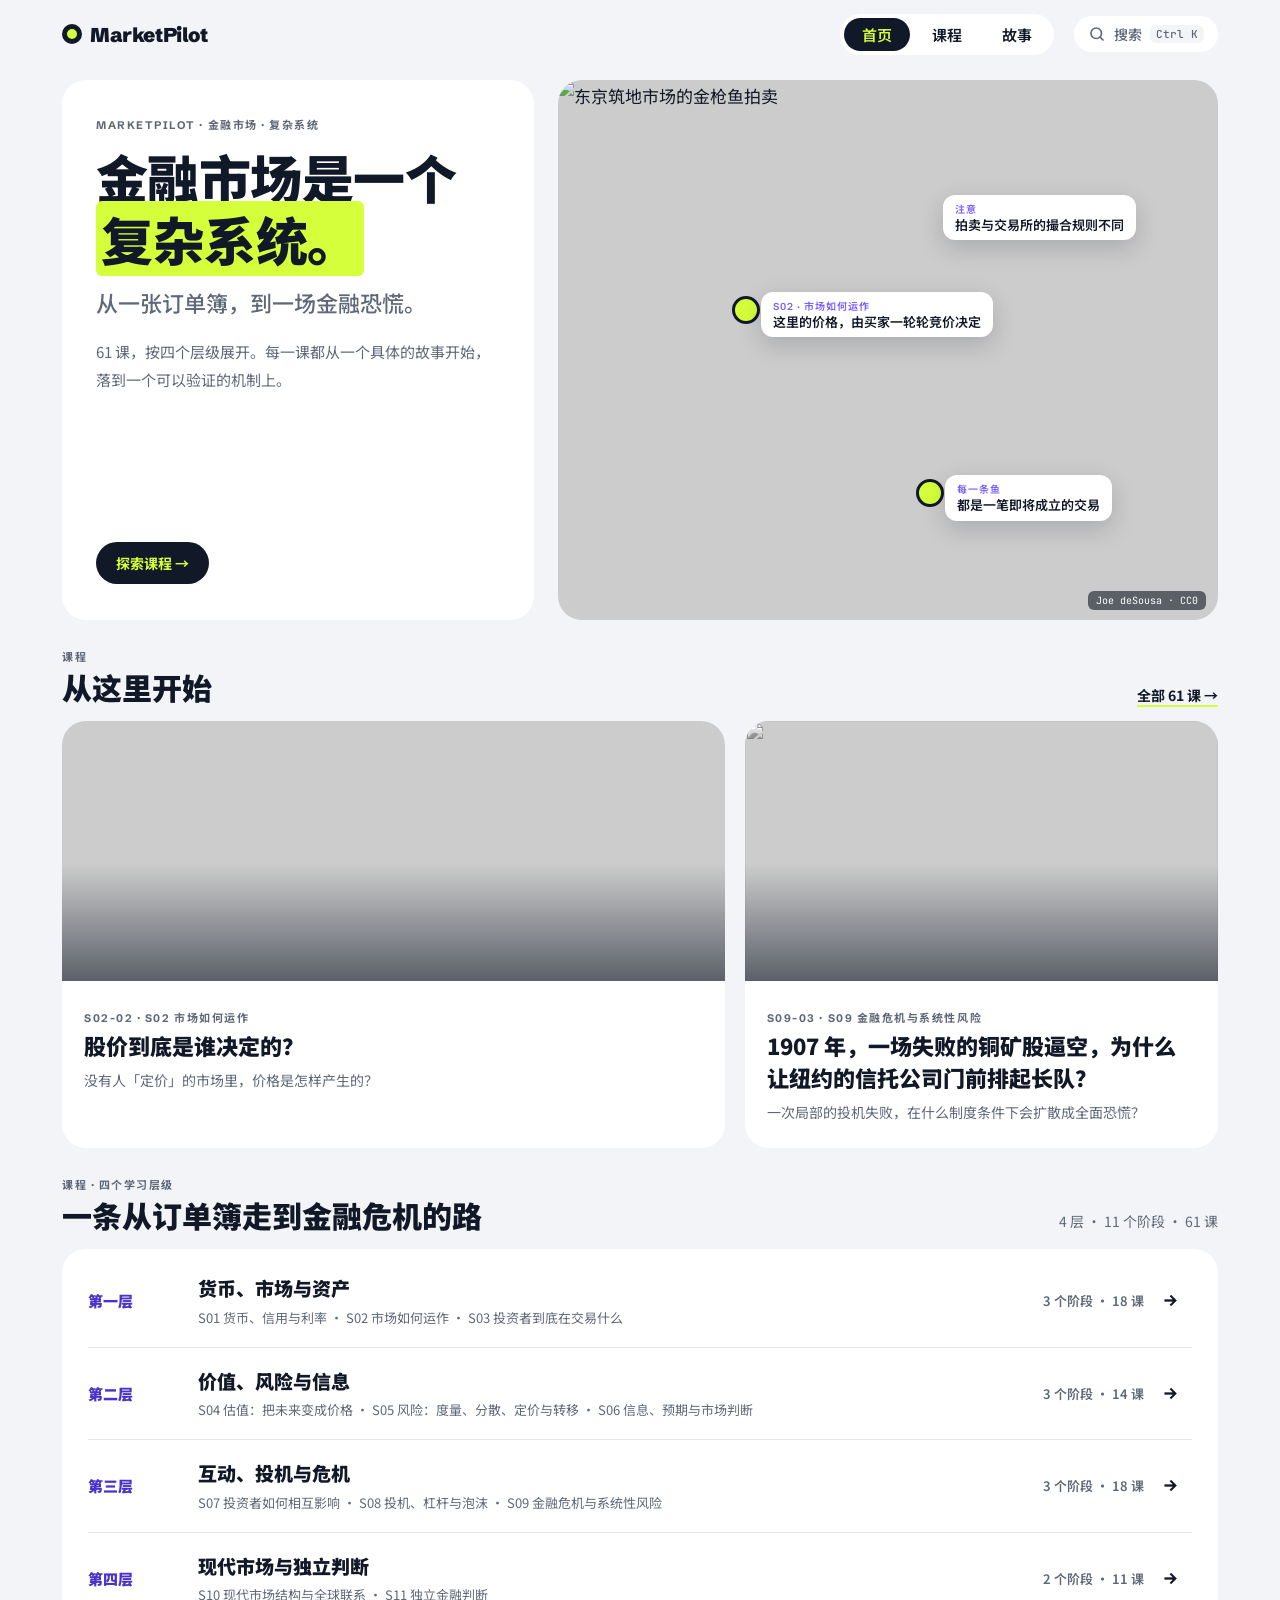
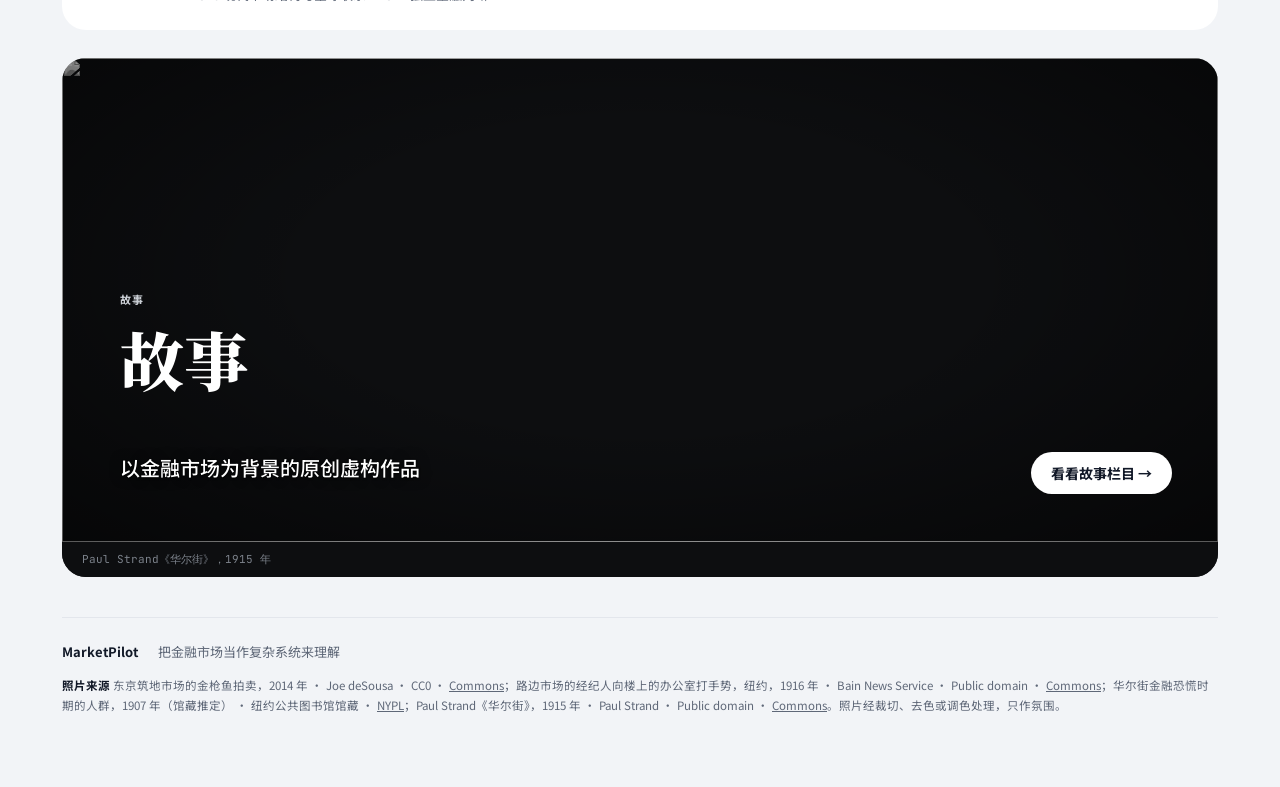
==== site/index.html @ c65fd3a8 "MarketPilot：站点、两课（S02-02、S09-03）、课程体系与文档 - site/：静态网站（首页、目录、搜索、故事、404、两课），测试与发布脚本 - lessons/：两课的课文原稿" ====
<!doctype html>
<html lang="zh-CN">
<head>
<meta charset="utf-8">
<meta name="viewport" content="width=device-width, initial-scale=1">
<title>MarketPilot</title>
<meta name="description" content="MarketPilot：把金融市场当作复杂系统来理解。从一张订单簿，到一场金融恐慌。">
<meta name="robots" content="noindex">
<link rel="preconnect" href="https://fonts.googleapis.com">
<link rel="preconnect" href="https://fonts.gstatic.com" crossorigin>
<link href="https://fonts.googleapis.com/css2?family=Schibsted+Grotesk:wght@400;600;700;900&family=Noto+Sans+SC:wght@400;500;700;900&family=Noto+Serif+SC:wght@600;900&family=JetBrains+Mono:wght@400;500&display=swap" rel="stylesheet">
<link rel="icon" href="data:image/svg+xml,%3Csvg xmlns=%22http://www.w3.org/2000/svg%22 viewBox=%220 0 32 32%22%3E%3Ccircle cx=%2216%22 cy=%2216%22 r=%2212%22 fill=%22%23D4FF3A%22 stroke=%22%23111827%22 stroke-width=%227%22/%3E%3C/svg%3E">
<link rel="stylesheet" href="assets/site.css">
<link rel="stylesheet" href="assets/shell.css">
</head>
<body>
<a class="skip" href="#main">跳到正文</a>

<header class="top"><div class="w">
  <a class="logo" href="#home"><i></i>MarketPilot</a>
  <nav class="mainnav" aria-label="主导航">
    <a href="#home" data-sec="home">首页</a><a href="#courses" data-sec="courses">课程</a><a href="#stories" data-sec="stories">故事</a>
  </nav>
  <button class="sbtn" id="s-open" type="button" aria-haspopup="dialog" aria-controls="search" aria-keyshortcuts="Control+K Meta+K">
    <svg viewBox="0 0 24 24" fill="none" stroke="currentColor" stroke-width="2.2" stroke-linecap="round" aria-hidden="true"><circle cx="11" cy="11" r="7"/><path d="m20 20-3.6-3.6"/></svg>
    <span class="t">搜索</span><kbd id="kbd">Ctrl K</kbd><span class="sr">打开搜索</span>
  </button>
</div></header>

<div id="main" tabindex="-1">
<!-- ============ 首页 ============ -->
<main data-screen="home" class="w">
  <section class="hero" aria-label="开场">
    <div class="card l"><div class="lab">MarketPilot · 金融市场 · 复杂系统</div>
      <h1>金融市场是一个<br><em>复杂系统。</em></h1>
      <p class="sub">从一张订单簿，到一场金融恐慌。</p>
      <p class="intro" id="h-intro"></p>
      <div class="go"><a class="btn pri" href="#courses">探索课程 →</a></div></div>
    <div class="shot"><img alt="东京筑地市场的金枪鱼拍卖" id="h-p1">
      <div class="hot" style="left:28%;top:42%"><span><small>S02 · 市场如何运作</small>这里的价格，由买家一轮轮竞价决定</span></div>
      <div class="hot l" style="left:80%;top:24%"><span><small>注意</small>拍卖与交易所的撮合规则不同</span></div>
      <div class="hot" style="left:56%;top:76%"><span><small>每一条鱼</small>都是一笔即将成立的交易</span></div>
      <span class="credit">Joe deSousa · CC0</span></div>
  </section>

  <section class="sec" aria-labelledby="now-h">
    <div class="sec-h"><div><div class="lab">课程</div><h2 id="now-h">从这里开始</h2></div><a class="more" href="#courses" id="h-all">全部课程 →</a></div>
    <div class="now" id="h-now"></div>
  </section>

  <section class="sec" aria-labelledby="layers-h">
    <div class="sec-h"><div><div class="lab">课程 · 四个学习层级</div><h2 id="layers-h">一条从订单簿走到金融危机的路</h2></div><p id="h-lsum"></p></div>
    <div class="layers" id="h-layers"></div>
  </section>

  <section class="sec teaser" aria-labelledby="st-h">
    <div class="scope"><div class="frame"><img alt="" id="h-p2">
      <div class="slate"><span class="lab">故事</span><b id="st-h">故事</b></div>
      <p class="subt">以金融市场为背景的原创虚构作品</p>
      <div class="cta"><a class="btn" href="#stories">看看故事栏目 →</a></div></div>
      <div class="bar"><span id="h-p2cap"></span></div></div>
  </section>
  <footer class="site"><div class="row"><b style="color:var(--ink)">MarketPilot</b><span>把金融市场当作复杂系统来理解</span></div><div id="h-cr"></div></footer>
</main>

<!-- ============ 课程目录 ============ -->
<main data-screen="courses" class="w" hidden>
  <div class="crumb"><a href="#home">首页</a><span>/</span>课程</div>
  <section class="chead">
    <div class="card l"><div class="lab">课程</div><h1>61 课，按四个层级展开</h1>
      <div class="nums"><div><b>4</b>学习层级</div><div><b>11</b>阶段</div><div><b>61</b>课</div></div>
</div>
    <div class="shot"><img alt="从欧文信托大楼楼顶俯瞰华尔街，1938 年" id="c-p1"><div class="hot" style="left:40%;top:60%"><span><small>华尔街 · 1938</small>61 课，从这条街讲起</span></div><span class="credit">Berenice Abbott · Public domain</span></div>
  </section>
  <nav class="jump" aria-label="跳到层级" id="c-jump"></nav>
  <div id="c-list"></div>
  <p class="cl-foot">形式：叙＝叙事 · 机＝机制 · 数＝计算 · 互＝互动 · 思＝思辨</p>
  <footer class="site"><div class="row"><b style="color:var(--ink)">MarketPilot</b><span>把金融市场当作复杂系统来理解</span></div><div id="c-cr"></div></footer>
</main>

<!-- ============ 故事 ============ -->
<main data-screen="stories" class="w" hidden>
  <section class="scope shero" aria-labelledby="sw-h"><div class="frame"><img alt="" id="s-p1">
    <div class="slate"><span class="lab">MarketPilot · 故事</span><h1 id="sw-h">故事</h1><p class="def">以金融市场为背景的原创虚构作品</p></div></div>
    <div class="bar"><span id="s-p1cap"></span></div></section>
  <footer class="site"><div class="row"><b style="color:var(--ink)">MarketPilot</b><span>把金融市场当作复杂系统来理解</span></div><div id="s-cr"></div></footer>
</main>
</div>

<!-- ============ 全站搜索 ============ -->
<dialog class="search" id="search" aria-labelledby="s-title">
  <h2 class="sr" id="s-title">搜索 MarketPilot</h2>
  <div class="s-in">
    <svg viewBox="0 0 24 24" fill="none" stroke="currentColor" stroke-width="2.2" stroke-linecap="round" aria-hidden="true"><circle cx="11" cy="11" r="7"/><path d="m20 20-3.6-3.6"/></svg>
    <input id="s-q" type="search" placeholder="搜索课程，例如：订单簿、1907" autocomplete="off" role="combobox" aria-expanded="true" aria-controls="s-list" aria-autocomplete="list" aria-describedby="s-hint">
    <button class="s-close" id="s-close" type="button" aria-label="关闭搜索">Esc</button>
  </div>
  <div class="s-body"><div id="s-state"></div><ul class="s-res" id="s-list" role="listbox" aria-label="搜索结果"></ul></div>
  <div class="s-foot" id="s-hint"><span><kbd>↑</kbd><kbd>↓</kbd>选择</span><span><kbd>Enter</kbd>打开</span><span><kbd>Esc</kbd>关闭</span></div>
  <p class="sr" aria-live="polite" id="s-live"></p>
</dialog>

<button class="totop" id="totop" type="button" aria-label="回到顶部" title="回到顶部（长按可拖动，双击复位）">
  <svg class="ring" viewBox="0 0 62 62" aria-hidden="true"><circle cx="31" cy="31" r="28"/></svg>
  <svg class="ico-up" viewBox="0 0 24 24" fill="none" stroke="currentColor" stroke-width="2.4" stroke-linecap="round" stroke-linejoin="round" aria-hidden="true"><path d="M12 19V5M5 12l7-7 7 7"/></svg>
  <svg class="ico-move" viewBox="0 0 24 24" fill="none" stroke="currentColor" stroke-width="2.2" stroke-linecap="round" stroke-linejoin="round" aria-hidden="true"><path d="M12 3v18M3 12h18M12 3l-3 3M12 3l3 3M12 21l-3-3M12 21l3-3M3 12l3-3M3 12l3 3M21 12l-3-3M21 12l-3 3"/></svg>
</button>
<div class="totop-tip" id="totop-tip" role="status" aria-live="polite"></div>

<script src="assets/catalog.js"></script>
<script src="assets/photos.js"></script>
<script src="assets/search-index.js"></script>
<script src="assets/shell.js"></script>
<script src="assets/search.js"></script>
<script src="assets/totop.js"></script>
</body>
</html>
---- site/assets/site.css ----
/* MarketPilot 站点基础样式 · J 日常镜头（主）＋ Q 影像（辅）
   取自 PO 认可的第 3 轮统一样稿（design-exploration/index.html）：令牌、页头、课文阅读布局、照片热点、页脚、回到顶部。
   约定：紫色 = 卖单；墨黑 = 买单；荧光绿只标"此刻／最优"；虚线胶囊 = 最新成交价（记录）。不用红涨绿跌。 */
:root{
  --bg:#F2F4F7; --card:#FFFFFF; --ink:#111827; --ink2:#5F6878; --ink3:#9AA1AD; --line:#E3E6EC;
  --lime:#D4FF3A; --vio:#7A5CFF; --vio2:#4B33C9; --pale:#ECE8FF; --ask:#7A5CFF; --bid:#111827;
  --dark:#0D0E10; --dark2:#17191C; --dark3:#2A2D32;
  --sans:"Schibsted Grotesk","Noto Sans SC",sans-serif; --zh:"Noto Sans SC","Microsoft YaHei",sans-serif;
  --serif:"Noto Serif SC","Songti SC",serif; --mono:"JetBrains Mono",Consolas,monospace;
}
*{box-sizing:border-box}
html{scroll-behavior:smooth;scroll-padding-top:84px}
body{margin:0;background:var(--bg);color:var(--ink);font:400 17px/1.85 var(--zh);-webkit-font-smoothing:antialiased;overflow-x:hidden}
a{color:var(--vio2)}
button,input,select{font:inherit;color:inherit}
button{cursor:pointer}
:focus-visible{outline:3px solid var(--vio);outline-offset:2px}
.w{max-width:1220px;margin:0 auto;padding:0 32px}
.lab{font:700 11px var(--sans);letter-spacing:.14em;text-transform:uppercase;color:var(--ink2)}
.card{background:var(--card);border-radius:24px}
.sr{position:absolute!important;width:1px;height:1px;overflow:hidden;clip:rect(0 0 0 0);white-space:nowrap}
.skip{position:absolute;left:12px;top:-60px;z-index:100;background:var(--ink);color:var(--lime);padding:8px 14px;border-radius:999px;font:700 14px var(--zh)}
.skip:focus{top:12px}

/* ---------- 页头 ---------- */
header.top{position:sticky;top:0;z-index:50;background:rgba(242,244,247,.92);backdrop-filter:blur(10px);-webkit-backdrop-filter:blur(10px)}
header.top .w{display:flex;align-items:center;gap:20px;height:68px}
.logo{font:900 20px var(--sans);letter-spacing:-.02em;display:flex;align-items:center;gap:8px;color:var(--ink);text-decoration:none}
.logo i{width:20px;height:20px;border-radius:50%;border:5px solid var(--ink);background:var(--lime)}
.mainnav{display:flex;gap:4px;background:var(--card);border-radius:999px;padding:4px;margin-left:auto}
.mainnav a{font:600 15px var(--zh);color:var(--ink);text-decoration:none;padding:6px 18px;border-radius:999px;white-space:nowrap}
.mainnav a:hover{background:var(--bg)}
.mainnav a[aria-current]{background:var(--ink);color:var(--lime)}
.sbtn{display:flex;align-items:center;gap:8px;background:var(--card);border:0;border-radius:999px;padding:8px 14px;font:500 14px var(--zh);color:var(--ink2);text-decoration:none}
.sbtn svg{width:18px;height:18px}
.sbtn:hover{color:var(--ink)}

/* ---------- 照片 + 热点 ---------- */
.shot{position:relative;border-radius:24px;overflow:hidden;background:#ccc}
.shot img{display:block;width:100%;height:100%;object-fit:cover;filter:grayscale(1) contrast(1.06)}
.hot{position:absolute;width:0;height:0;z-index:2}
.hot::before{content:"";position:absolute;left:-11px;top:-11px;width:22px;height:22px;border-radius:50%;background:var(--lime);border:3px solid var(--ink);animation:ping 2.2s infinite}
@keyframes ping{0%{box-shadow:0 0 0 0 rgba(212,255,58,.8)}70%{box-shadow:0 0 0 14px rgba(212,255,58,0)}100%{box-shadow:0 0 0 0 rgba(212,255,58,0)}}
.hot span{position:absolute;left:18px;top:-15px;white-space:nowrap;background:var(--card);color:var(--ink);font:600 13px/1.4 var(--zh);padding:6px 12px;border-radius:12px;box-shadow:0 8px 24px rgba(17,24,39,.18)}
.hot span small{display:block;font:600 10px var(--sans);letter-spacing:.1em;color:var(--vio);text-transform:uppercase}
.hot.l span{left:auto;right:18px}
.credit{position:absolute;right:12px;bottom:10px;font:10px/1.5 var(--mono);color:#fff;background:rgba(17,24,39,.6);padding:2px 8px;border-radius:6px;z-index:2;text-decoration:none}
a.credit:hover{background:var(--ink)}

/* ---------- 面包屑与课文开场 ---------- */
.crumb{font:500 13px var(--zh);color:var(--ink2);padding:18px 0 0}
.crumb a{color:var(--ink2);text-decoration:none;border-bottom:1px solid var(--line)}
.crumb span{margin:0 8px;color:var(--ink3)}
.lhero{display:grid;grid-template-columns:5fr 7fr;gap:24px;margin-top:12px}
.lhero>*{min-width:0}
.lhero .l{padding:32px;display:flex;flex-direction:column}
.lhero h1{font:900 44px/1.25 var(--zh);margin:10px 0 0;letter-spacing:-.01em}
.lhero .q{font:500 18px/1.7 var(--zh);color:var(--ink2);margin:12px 0 0}
.lhero .shot{height:460px}
.chips{display:flex;gap:6px;flex-wrap:wrap;margin-top:18px}
.chip{font:600 12px/1.5 var(--zh);padding:5px 11px;border-radius:999px;background:var(--bg)}
.chip.inc{background:var(--pale);color:var(--vio2)}
.chip.st{background:var(--ink);color:var(--lime)}
.goal{margin-top:auto;padding:16px 18px;border-radius:16px;background:var(--bg);font-size:14.5px;line-height:1.75}
.goal b{display:block;font:700 10px var(--sans);letter-spacing:.14em;text-transform:uppercase;color:var(--ink2);margin-bottom:4px}

/* ---------- 阅读布局 ---------- */
.reader{display:grid;grid-template-columns:200px minmax(0,38em) 210px;gap:44px;justify-content:center;padding:44px 30px 56px;margin:20px 0}
.reader>*{min-width:0}
.ltoc{position:sticky;top:88px;align-self:start;font-size:13px;line-height:1.5;max-height:calc(100vh - 110px);overflow:auto}
.ltoc ol{list-style:none;margin:10px 0 0;padding:0}
.ltoc li a{display:grid;grid-template-columns:24px 1fr;padding:6px 10px;border-radius:10px;color:var(--ink2);text-decoration:none}
.ltoc li a:hover{color:var(--ink);background:var(--bg)}
.ltoc .n{font:500 11px var(--mono);color:var(--ink3);padding-top:1px}
.ltoc li a[aria-current]{background:var(--lime);color:var(--ink);font-weight:700}
.ltoc li.x a{color:var(--vio2);font-weight:700}
.notesR{font-size:13px;line-height:1.65;color:var(--ink2);position:sticky;top:88px;align-self:start}
.notesR div{padding:12px 0;border-top:1px solid var(--line)}
.notesR b{display:block;font:700 10px var(--sans);letter-spacing:.14em;text-transform:uppercase;color:var(--ink);margin-bottom:2px}
.notesR .sw{display:inline-block;width:12px;height:12px;border-radius:3px;vertical-align:-1px;margin-right:4px}

/* ---------- 页脚 ---------- */
footer.site{margin-top:40px;border-top:1px solid var(--line);padding:22px 0 60px;font-size:13px;color:var(--ink2)}
footer.site .row{display:flex;gap:20px;flex-wrap:wrap;align-items:center}
footer.site a{color:var(--ink2)}
.credits{font-size:11.5px;line-height:1.7;color:var(--ink2);margin-top:12px}
.credits b{color:var(--ink)}

/* ---------- 回到顶部（与统一样稿相同） ---------- */
.totop{position:fixed;right:28px;bottom:28px;z-index:60;width:52px;height:52px;border:0;border-radius:50%;padding:0;cursor:pointer;
  background:var(--dark);color:var(--lime);display:grid;place-items:center;box-shadow:0 8px 24px rgba(13,14,16,.22),0 0 0 1px rgba(255,255,255,.08) inset;
  opacity:0;transform:translateY(16px) scale(.9);pointer-events:none;touch-action:none;user-select:none;-webkit-user-select:none;-webkit-touch-callout:none;
  transition:opacity .25s,transform .25s cubic-bezier(.2,.8,.2,1),box-shadow .2s,background .2s}
.totop.on{opacity:1;transform:none;pointer-events:auto}
.totop>svg{grid-area:1/1}
.totop .ico-up,.totop .ico-move{width:22px;height:22px;transition:transform .2s}
.totop:hover .ico-up{transform:translateY(-2px)}
.totop .ring{position:absolute;inset:-5px;width:62px;height:62px;pointer-events:none;overflow:visible}
.totop .ring circle{fill:none;stroke:var(--lime);stroke-width:3;stroke-linecap:round;stroke-dasharray:176;stroke-dashoffset:176;transform:rotate(-90deg);transform-origin:50% 50%}
.totop.press .ring circle{transition:stroke-dashoffset .2s linear;stroke-dashoffset:0}
.totop.lift{transform:scale(1.14);background:var(--lime);color:var(--dark);box-shadow:0 18px 40px rgba(13,14,16,.32);cursor:grabbing;transition:transform .22s cubic-bezier(.3,1.7,.5,1),background .15s,box-shadow .2s}
.totop.lift .ring{display:none}
.totop.lift::before,.totop.lift::after{content:"";position:absolute;inset:0;border-radius:50%;border:2px solid var(--lime);animation:totopPulse 1.1s ease-out infinite;pointer-events:none}
.totop.lift::after{animation-delay:.55s}
@keyframes totopPulse{from{transform:scale(1);opacity:.9}to{transform:scale(1.9);opacity:0}}
.totop .ico-move{display:none}.totop.lift .ico-up{display:none}.totop.lift .ico-move{display:block}
.totop.snap{transition:left .28s cubic-bezier(.2,.8,.2,1),top .28s cubic-bezier(.2,.8,.2,1),transform .2s,background .2s,box-shadow .2s}
.totop-tip{position:fixed;z-index:61;left:0;top:0;padding:7px 12px;border-radius:999px;background:var(--dark);color:#fff;font:600 12px/1 var(--sans);white-space:nowrap;pointer-events:none;opacity:0;transform:translateY(6px);transition:opacity .18s,transform .18s}
.totop-tip.on{opacity:1;transform:none}

/* ---------- 响应式 ---------- */
@media (max-width:1100px){
  .reader{grid-template-columns:190px minmax(0,1fr);gap:32px}
  .notesR{grid-column:2;position:static;display:grid;grid-template-columns:repeat(auto-fit,minmax(180px,1fr));gap:0 20px}
}
@media (max-width:760px){
  .w{padding:0 16px}
  header.top .w{gap:10px;height:60px}
  .logo{font-size:17px}.logo i{width:16px;height:16px;border-width:4px}
  .mainnav a{padding:5px 11px;font-size:14px}
  .sbtn span{display:none}.sbtn{padding:8px}
  .lhero{grid-template-columns:1fr}
  .lhero .l{padding:22px 20px}
  .lhero h1{font-size:30px}
  .lhero .shot{height:300px;order:-1}
  .reader{grid-template-columns:1fr;padding:22px 18px 36px;gap:18px;border-radius:20px}
  .ltoc{position:static;max-height:none}
  .notesR{grid-column:1}
  body{font-size:16.5px}
  .totop{right:16px;bottom:20px;width:48px;height:48px}.totop .ring{width:58px;height:58px}
}
@media (prefers-reduced-motion:reduce){
  html{scroll-behavior:auto}
  *,*::before,*::after{animation:none!important;transition:none!important}
}
---- site/assets/shell.css ----
/* MarketPilot 站点外壳：首页、课程目录、故事、全站搜索。
   样式取自 PO 认可的统一样稿 design-exploration/index.html（只搬运，不重新设计）；
   令牌、页头、照片热点、页脚、回到顶部在 site.css。
   约定：荧光绿只标"此刻"；紫色淡底只用于提示；不用红绿。 */

/* ---------- 通用 ---------- */
.btn{display:inline-flex;align-items:center;gap:6px;font:700 14px var(--zh);border:0;border-radius:999px;padding:11px 20px;background:var(--bg);color:var(--ink);text-decoration:none}
.btn.pri{background:var(--ink);color:var(--lime)}
.btn:hover{background:var(--lime);color:var(--ink)}
.sbtn kbd{font:500 11px var(--mono);background:var(--bg);border-radius:6px;padding:2px 6px;color:var(--ink2)}
.shot img.col{filter:none}
[data-screen][hidden]{display:none}

/* ---------- 首页 ---------- */
.hero{display:grid;grid-template-columns:5fr 7fr;gap:24px;padding:12px 0 0}
.hero>*{min-width:0}
.hero .l{padding:36px 34px;display:flex;flex-direction:column}
.hero h1{font:900 52px/1.2 var(--zh);letter-spacing:-.01em;margin:14px 0 0}
.hero h1 em{font-style:normal;background:var(--lime);padding:0 .1em;border-radius:6px;-webkit-box-decoration-break:clone;box-decoration-break:clone}
.hero .sub{font:500 22px/1.6 var(--zh);color:var(--ink2);margin:14px 0 0}
.hero .intro{font-size:15px;color:var(--ink2);margin:18px 0 0}
.hero .go{display:flex;gap:10px;flex-wrap:wrap;margin-top:auto;padding-top:26px}
.hero .shot{min-height:540px}
.sec{margin:28px 0}
.sec-h{display:flex;justify-content:space-between;align-items:flex-end;gap:16px;flex-wrap:wrap;margin:0 0 14px}
.sec-h h2{font:900 30px/1.3 var(--zh);margin:4px 0 0}
.sec-h p{margin:0;color:var(--ink2);font-size:14px}
.sec-h a.more{font:700 14px var(--zh);color:var(--ink);text-decoration:none;border-bottom:2px solid var(--lime)}
.now{display:grid;grid-template-columns:7fr 5fr;gap:20px}
.now>*{min-width:0}
.now a{display:grid;grid-template-rows:auto 1fr;text-decoration:none;color:var(--ink);background:var(--card);border-radius:24px;overflow:hidden}
.now .shot{border-radius:0;height:260px}
.now .shot::after{content:"";position:absolute;inset:0;background:linear-gradient(transparent 55%,rgba(17,24,39,.6))}
/* S09-03 没有核实过的照片：用文字排版做封面，与课程页开场一致 */
.now .tx{padding:18px 22px 22px}
.now .tx b{display:block;font:900 22px/1.45 var(--zh)}
.now .tx p{margin:6px 0 0;font-size:14px;color:var(--ink2)}
.now a:hover b{text-decoration:underline;text-decoration-color:var(--lime);text-decoration-thickness:4px;text-underline-offset:4px}
.layers{background:var(--card);border-radius:24px;padding:6px 26px}
.lrow{display:grid;grid-template-columns:90px minmax(0,1fr) 150px 28px;gap:20px;align-items:center;padding:18px 0;border-top:1px solid var(--line);text-decoration:none;color:var(--ink)}
.lrow:first-child{border-top:0}
.lrow .n{font:900 15px var(--zh);color:var(--vio2)}
.lrow b{font:900 19px/1.4 var(--zh)}
.lrow small{display:block;font:400 13px/1.7 var(--zh);color:var(--ink2);margin-top:2px}
.lrow .c{font:600 13px var(--zh);color:var(--ink2);text-align:right}
.lrow .ar{font:700 18px var(--sans)}
.lrow:hover b{color:var(--vio2)}

/* ---------- 课程目录 ----------
   定位：html 的 scroll-padding-top（84px，site.css）加上这里的 scroll-margin-top，让目标落在吸顶跳转条下方 */
.chead{display:grid;grid-template-columns:minmax(0,1fr) 420px;gap:24px;margin-top:12px}
.chead .l{padding:30px 32px}
.chead h1{font:900 46px/1.2 var(--zh);margin:8px 0 0}
.chead .nums{display:flex;gap:28px;margin-top:18px}
.chead .nums div{font:500 13px var(--zh);color:var(--ink2)}
.chead .nums b{display:block;font:900 40px/1 var(--sans);color:var(--ink)}
.chead .shot{height:380px;align-self:start}
.jump{position:sticky;top:68px;z-index:20;display:flex;gap:6px;flex-wrap:wrap;padding:12px 0;background:var(--bg)}
.jump a{white-space:nowrap;font:600 13px var(--zh);color:var(--ink);text-decoration:none;background:var(--card);padding:6px 14px;border-radius:999px}
.jump a:hover,.jump a[aria-current]{background:var(--lime)}
.cl-layer{background:var(--card);border-radius:24px;margin:0 0 20px;overflow:hidden;scroll-margin-top:56px}
.cl-band{position:relative;height:240px;overflow:hidden}
.cl-band img{width:100%;height:100%;object-fit:cover;display:block}
.cl-band::after{content:"";position:absolute;inset:0;background:linear-gradient(90deg,rgba(13,14,16,.78),rgba(13,14,16,.1) 68%),linear-gradient(0deg,rgba(13,14,16,.55),rgba(13,14,16,0) 55%)}
.cl-band img:not(.col){filter:grayscale(1) contrast(1.08) brightness(.72)}
.cl-band img.col{filter:brightness(.82) contrast(1.04) saturate(1.05)}
.cl-lh{position:absolute;left:40px;right:40px;bottom:30px;z-index:2;color:#fff;display:grid;grid-template-columns:1fr auto;grid-template-areas:"ln lc" "h lc";align-items:end;row-gap:10px;column-gap:24px}
.cl-ln{grid-area:ln;display:flex;align-items:center;gap:10px;font:700 13px/1 var(--sans);letter-spacing:.22em;color:var(--lime)}
.cl-ln::before{content:"";width:28px;height:2px;background:var(--lime)}
.cl-lh h2{grid-area:h;margin:0;font:900 46px/1.08 var(--zh);letter-spacing:-.01em;text-shadow:0 2px 18px rgba(0,0,0,.35)}
.cl-lc{grid-area:lc;align-self:end;font:600 13px/1 var(--zh);letter-spacing:.06em;color:#fff;padding:9px 14px;border:1px solid rgba(255,255,255,.35);border-radius:999px;background:rgba(13,14,16,.35);backdrop-filter:blur(6px);white-space:nowrap}
.cl-band .credit{bottom:auto;top:8px}
.cl-body{padding:6px 22px 14px}
.cl-stage{border-top:1px solid var(--line);scroll-margin-top:56px}
.cl-stage:first-child{border-top:0}
.cl-stage summary{display:grid;grid-template-columns:58px minmax(0,1fr) auto 24px;gap:14px;align-items:center;padding:14px 6px;cursor:pointer;list-style:none;border-radius:12px}
.cl-stage summary::-webkit-details-marker{display:none}
.cl-stage summary:hover{background:var(--bg)}
.cl-sid{font:700 13px var(--mono);color:var(--ink2)}
.cl-sn{font:700 17px var(--zh)}
.cl-meta{font:500 13px var(--zh);color:var(--ink2)}
.cl-chev{width:24px;height:24px;border-radius:50%;background:var(--bg);position:relative}
.cl-chev::before{content:"";position:absolute;left:8px;top:7px;width:6px;height:6px;border-right:2px solid var(--ink);border-bottom:2px solid var(--ink);transform:rotate(45deg)}
.cl-stage[open] .cl-chev::before{transform:rotate(-135deg);top:10px}
.cl-stage ol{list-style:none;margin:0 0 12px;padding:0 6px}
.cl-stage li{scroll-margin-top:64px}
.cl-stage li>*{display:grid;grid-template-columns:70px minmax(0,1fr) 54px;gap:14px;align-items:baseline;padding:9px 10px;border-radius:12px;text-decoration:none;color:var(--ink)}
.cl-stage li+li>*{border-top:1px solid var(--line);border-radius:0}
.cl-id{font:500 12px var(--mono);color:var(--ink3)}
.cl-t{font:400 15.5px/1.6 var(--zh);color:var(--ink2)}
.cl-f{font:500 12px var(--zh);color:var(--ink3)}
.cl-stage li.on>a{background:var(--bg);border-radius:12px!important;border-top:0!important;margin:2px 0}
.cl-stage li.on .cl-t{color:var(--ink);font-weight:700}
.cl-stage li.on>a:hover .cl-t{text-decoration:underline;text-decoration-color:var(--vio)}
.cl-stage li.hit>*{box-shadow:inset 3px 0 0 var(--vio)}
.cl-foot{font-size:13px;color:var(--ink2);margin:6px 0 24px}

/* ---------- 宽银幕照片框：首页故事预告、故事栏目开场（取自统一样稿） ---------- */
.scope{position:relative;background:var(--dark);border-radius:24px;overflow:hidden;color:#fff}
.scope .frame{position:relative;aspect-ratio:2.39/1;overflow:hidden}
.scope img{position:absolute;inset:0;width:100%;height:100%;object-fit:cover}
.scope img:not(.col){filter:grayscale(1) contrast(1.06)}
.scope .frame::after{content:"";position:absolute;inset:0;background:radial-gradient(ellipse at 50% 45%,transparent 40%,rgba(0,0,0,.55))}
.subt{position:absolute;left:0;right:0;bottom:8%;text-align:center;z-index:2;font:500 20px/1.6 var(--zh);text-shadow:0 1px 2px rgba(0,0,0,.9),0 0 12px rgba(0,0,0,.6);padding:0 8%;margin:0}
.slate{position:absolute;z-index:2;left:5%;bottom:24%;right:5%}
.slate .lab{color:#C9CDD3}
.slate b,.slate h1{display:block;font:900 clamp(34px,5vw,68px)/1.2 var(--serif);margin:8px 0 0}
.scope .bar{display:flex;justify-content:space-between;gap:12px;padding:10px 20px;font:400 11px var(--mono);color:#7D838C;background:var(--dark)}
.teaser .slate{bottom:30%}.teaser .subt{text-align:left;left:5%;right:40%;padding:0;bottom:12%}
.teaser .cta{position:absolute;z-index:3;right:4%;bottom:10%;display:flex;gap:10px;align-items:center}
.teaser .cta .btn{background:#fff;color:var(--ink)}
.teaser .cta .btn:hover{background:var(--lime)}
/* ---------- 故事 ---------- */
.shero{margin-top:16px}
.shero .slate{bottom:26%}
.shero .slate h1{font-size:clamp(48px,7vw,104px)}
.shero .slate p{margin:10px 0 0;font:500 18px/1.7 var(--zh);color:#E3E6EA;max-width:30em}

/* ---------- 搜索 ---------- */
dialog.search{padding:0;border:0;border-radius:24px;width:min(760px,calc(100vw - 32px));max-height:min(720px,calc(100vh - 80px));margin:64px auto auto;background:var(--card);color:var(--ink);box-shadow:0 30px 80px rgba(17,24,39,.35);overflow:hidden}
dialog.search[open]{display:flex;flex-direction:column}
dialog.search::backdrop{background:rgba(13,14,16,.55);backdrop-filter:blur(3px)}
.s-in{display:flex;align-items:center;gap:12px;padding:16px 18px;border-bottom:1px solid var(--line)}
.s-in svg{width:22px;height:22px;flex:none;color:var(--ink2)}
.s-in input{flex:1;border:0;outline:0;font:500 20px var(--zh);color:var(--ink);background:transparent;min-width:0}
.s-in input::-webkit-search-cancel-button{display:none}
.s-in input::placeholder{color:var(--ink3)}
.s-close{border:0;background:var(--bg);border-radius:10px;padding:6px 10px;font:500 12px var(--mono);color:var(--ink2)}

.s-body{overflow:auto;padding:4px 10px 10px}
.s-res{list-style:none;margin:0;padding:0}
.s-res li{display:grid;grid-template-columns:56px minmax(0,1fr);gap:12px;padding:12px 10px;border-radius:14px;cursor:pointer}
.s-res li[aria-selected=true]{background:var(--bg);box-shadow:inset 3px 0 0 var(--vio)}
.s-res .ty{font:700 11px/1.5 var(--zh);border-radius:8px;padding:3px 0;text-align:center;align-self:start;margin-top:3px}
.s-res .ty.c{background:var(--lime)}
.s-res .ty.p{background:var(--bg);color:var(--ink2);border:1px dashed var(--ink3)}
.s-res b{display:block;font:700 15.5px/1.5 var(--zh)}
.s-res li.plan b{color:var(--ink2)}
.s-res .where{font:500 12px var(--zh);color:var(--ink2)}
.s-res p{margin:2px 0 0;font-size:13.5px;line-height:1.7;color:var(--ink2)}
.s-res mark{background:var(--lime);color:var(--ink);border-radius:3px;padding:0 1px}
.s-state{padding:22px 14px 18px;color:var(--ink2);font-size:14px}
.s-state h3{font:700 16px var(--zh);color:var(--ink);margin:0 0 6px}
.s-sug{display:flex;gap:6px;flex-wrap:wrap;margin-top:10px}
.s-sug button{border:0;background:var(--bg);border-radius:999px;padding:5px 12px;font:500 13px var(--zh)}
.s-foot{display:flex;gap:16px;flex-wrap:wrap;padding:10px 18px;border-top:1px solid var(--line);font:500 12px var(--zh);color:var(--ink2)}
.s-foot kbd{font:500 11px var(--mono);background:var(--bg);border-radius:5px;padding:1px 5px;margin-right:4px}

/* ---------- 手机 ---------- */
@media (max-width:760px){
  .scope{border-radius:18px}
  .teaser .scope .frame,.shero .frame{aspect-ratio:4/5}
  .teaser .slate{bottom:36%}.teaser .cta{left:5%;right:auto}.teaser .subt{right:5%;bottom:22%}
  .subt{font-size:15px;padding:0 16px}
  body{font-size:16px}
  .sbtn{border-radius:50%}.sbtn .t,.sbtn kbd{display:none}
  .hero,.chead,.now{grid-template-columns:1fr}
  .hero .l,.chead .l{padding:22px}
  .hero h1{font-size:34px}.hero .sub{font-size:18px}
  .hero .shot{min-height:400px}
  .hot span{font-size:12px;white-space:normal;width:150px}
  .lrow{grid-template-columns:1fr 24px;gap:6px}
  .lrow .n{grid-column:1}.lrow .c{grid-column:1;text-align:left}.lrow .ar{grid-row:1/4;grid-column:2}
  .chead h1{font-size:34px}.chead .nums b{font-size:32px}
  .chead .shot{height:260px}
  .jump{top:60px;flex-wrap:nowrap;overflow-x:auto;scrollbar-width:none;margin:0 -16px;padding:10px 16px}
  .cl-band{height:180px}.cl-lh{left:18px;right:18px;bottom:18px;row-gap:7px;column-gap:12px}.cl-lh h2{font-size:26px}.cl-ln{font-size:11px;letter-spacing:.18em}.cl-ln::before{width:18px}.cl-lc{font-size:11px;padding:6px 10px}
  .cl-body{padding:4px 10px 10px}
  .cl-stage summary{grid-template-columns:44px minmax(0,1fr) 24px;gap:8px}
  .cl-meta{grid-column:2;grid-row:2}
  .cl-chev{grid-column:3;grid-row:1}
  .cl-stage li>*{grid-template-columns:58px minmax(0,1fr);gap:8px}
  .cl-f{display:none}
  dialog.search{width:100vw;max-width:100vw;height:100dvh;max-height:100dvh;margin:0;border-radius:0}
  .s-foot{display:none}
}
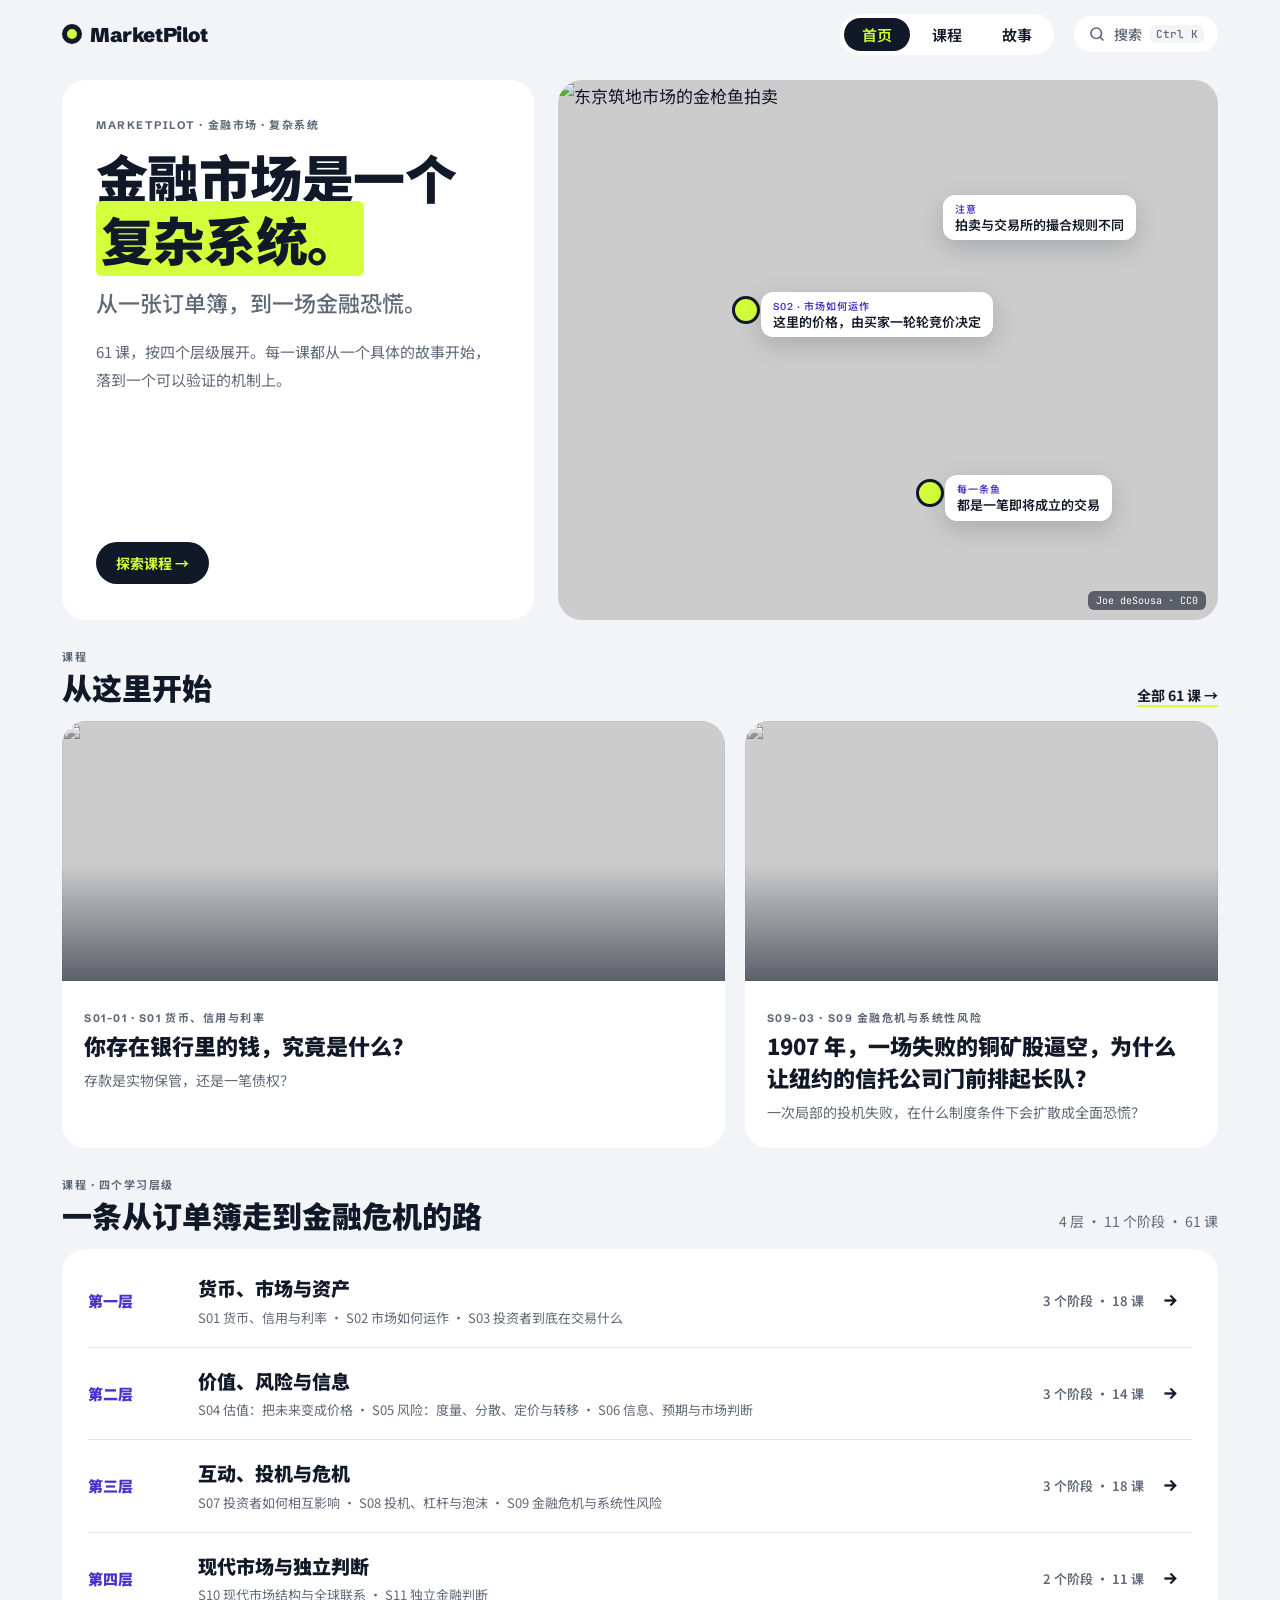
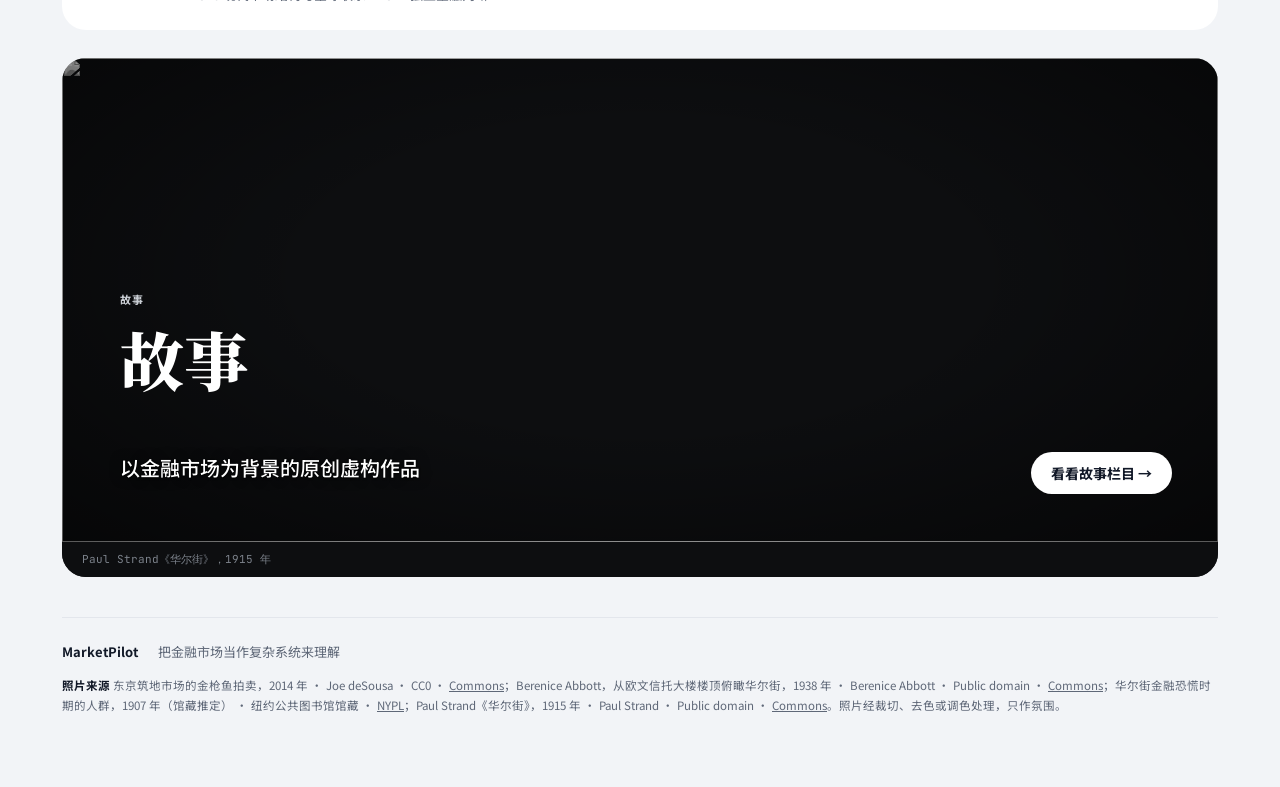
==== commit c6370c20: "目录阶段默认收起；首页加「继续阅读」 - 课程目录的阶段默认全部收起，刷新和从课程页返回都保持收起；只有指向某一课的地址才展开它所在的阶段 - 课程页把读到的一节和进度记在本机（localStorag" ====
--- a/site/index.html
+++ b/site/index.html
@@ -41,6 +41,11 @@
       <div class="hot l" style="left:80%;top:24%"><span><small>注意</small>拍卖与交易所的撮合规则不同</span></div>
       <div class="hot" style="left:56%;top:76%"><span><small>每一条鱼</small>都是一笔即将成立的交易</span></div>
       <span class="credit">Joe deSousa · CC0</span></div>
+  </section>
+
+  <section class="sec" id="h-cont-sec" aria-labelledby="cont-h" hidden>
+    <div class="sec-h"><div><div class="lab">上次读到</div><h2 id="cont-h">继续阅读</h2></div></div>
+    <div id="h-cont"></div>
   </section>
 
   <section class="sec" aria-labelledby="now-h">
--- a/site/assets/site.css
+++ b/site/assets/site.css
@@ -42,7 +42,7 @@
 .hot::before{content:"";position:absolute;left:-11px;top:-11px;width:22px;height:22px;border-radius:50%;background:var(--lime);border:3px solid var(--ink);animation:ping 2.2s infinite}
 @keyframes ping{0%{box-shadow:0 0 0 0 rgba(212,255,58,.8)}70%{box-shadow:0 0 0 14px rgba(212,255,58,0)}100%{box-shadow:0 0 0 0 rgba(212,255,58,0)}}
 .hot span{position:absolute;left:18px;top:-15px;white-space:nowrap;background:var(--card);color:var(--ink);font:600 13px/1.4 var(--zh);padding:6px 12px;border-radius:12px;box-shadow:0 8px 24px rgba(17,24,39,.18)}
-.hot span small{display:block;font:600 10px var(--sans);letter-spacing:.1em;color:var(--vio);text-transform:uppercase}
+.hot span small{display:block;font:600 10px var(--sans);letter-spacing:.1em;color:var(--vio2);text-transform:uppercase}
 .hot.l span{left:auto;right:18px}
 .credit{position:absolute;right:12px;bottom:10px;font:10px/1.5 var(--mono);color:#fff;background:rgba(17,24,39,.6);padding:2px 8px;border-radius:6px;z-index:2;text-decoration:none}
 a.credit:hover{background:var(--ink)}
--- a/site/assets/shell.css
+++ b/site/assets/shell.css
@@ -26,6 +26,16 @@
 .sec-h h2{font:900 30px/1.3 var(--zh);margin:4px 0 0}
 .sec-h p{margin:0;color:var(--ink2);font-size:14px}
 .sec-h a.more{font:700 14px var(--zh);color:var(--ink);text-decoration:none;border-bottom:2px solid var(--lime)}
+.cont{display:grid;grid-template-columns:1fr auto;grid-template-areas:"lab go" "t go" "p go" "bar bar";column-gap:24px;align-items:center;text-decoration:none;color:var(--ink);background:var(--card);border-radius:24px;padding:22px 26px}
+.cont .lab{grid-area:lab}
+.cont b{grid-area:t;display:block;font:900 22px/1.45 var(--zh);margin-top:4px}
+.cont p{grid-area:p;margin:6px 0 0;font-size:14px;color:var(--ink2)}
+.cont .go{grid-area:go;align-self:center;font:700 15px/1 var(--zh);background:var(--ink);color:#fff;border-radius:999px;padding:12px 18px;white-space:nowrap}
+.cont .cbar{grid-area:bar;display:block;height:6px;margin-top:16px;border-radius:999px;background:var(--line,#e5e7eb);overflow:hidden}
+.cont .cbar i{display:block;height:100%;background:var(--lime);border-radius:inherit}
+.cont:hover b{text-decoration:underline;text-decoration-color:var(--lime);text-decoration-thickness:4px;text-underline-offset:4px}
+.cont:focus-visible{outline:3px solid var(--vio);outline-offset:3px}
+@media (max-width:640px){.cont{grid-template-columns:1fr;grid-template-areas:"lab" "t" "p" "bar" "go";padding:18px 18px}.cont .go{justify-self:start;margin-top:14px}}
 .now{display:grid;grid-template-columns:7fr 5fr;gap:20px}
 .now>*{min-width:0}
 .now a{display:grid;grid-template-rows:auto 1fr;text-decoration:none;color:var(--ink);background:var(--card);border-radius:24px;overflow:hidden}
@@ -124,7 +134,7 @@
 .s-in svg{width:22px;height:22px;flex:none;color:var(--ink2)}
 .s-in input{flex:1;border:0;outline:0;font:500 20px var(--zh);color:var(--ink);background:transparent;min-width:0}
 .s-in input::-webkit-search-cancel-button{display:none}
-.s-in input::placeholder{color:var(--ink3)}
+.s-in input::placeholder{color:var(--ink2)}
 .s-close{border:0;background:var(--bg);border-radius:10px;padding:6px 10px;font:500 12px var(--mono);color:var(--ink2)}
 
 .s-body{overflow:auto;padding:4px 10px 10px}
